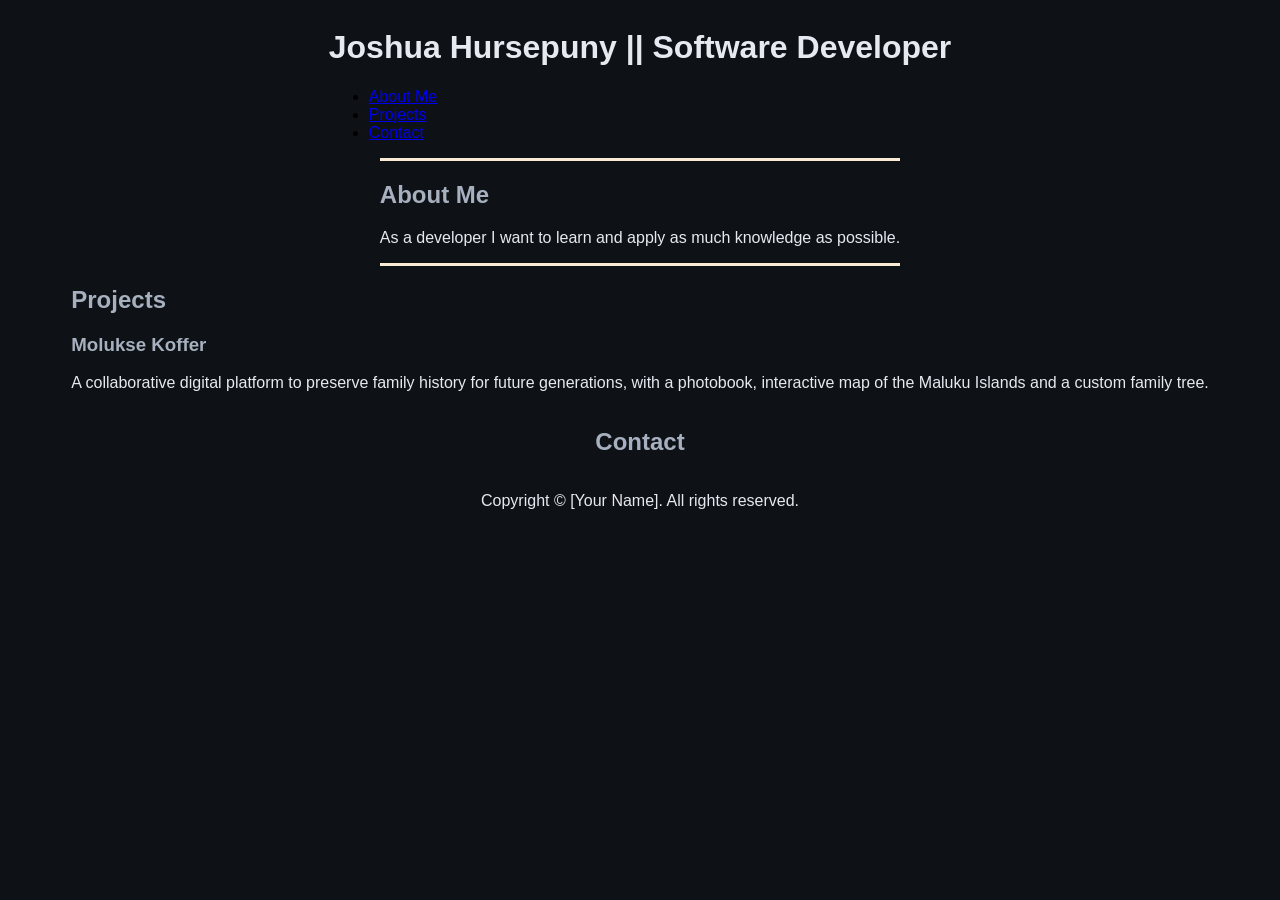
==== main.html @ 6a51dfbb "Issue-1: Add main.html, styling.css and the guide.md" ====
<!DOCTYPE html>
<html lang="en">
<head>
    <meta charset="UTF-8">
    <meta name="viewport" content="width=device-width, initial-scale=1.0">
    <title>My Portfolio</title>
    <link rel="stylesheet" href="styling.css">
    <!-- Add any additional meta tags or stylesheets here -->
</head>
<body>
<header>
    <h1>Joshua Hursepuny || Software Developer</h1>
    <nav>
        <ul>
            <li><a href="#about">About Me</a></li>
            <li><a href="#projects">Projects</a></li>
            <li><a href="#contact">Contact</a></li>
        </ul>
    </nav>
</header>

<section id="about">
    <h2>About Me</h2>
    <p>As a developer I want to learn and apply as much knowledge as possible.</p>
</section>

<section id="projects">
    <h2>Projects</h2>
    <article>
        <h3>Molukse Koffer</h3>
        <p>A collaborative digital platform to preserve family history for future generations, with a photobook, interactive map of the Maluku Islands and a custom family tree. </p>
    </article>
    <!-- Add more projects as needed -->
</section>

<section id="contact">
    <h2>Contact</h2>
</section>

<footer>
    <p>Copyright © [Your Name]. All rights reserved.</p>
</footer>
</body>
</html>
---- styling.css ----
body {
    background-color: #0E1116;
    font-family: sans-serif;
    display: flex;
    flex-direction: column;
    justify-content: center;
    align-items: center;
}

#about {
    border-width: 1px 1px 1px 1px;
    border-block: solid;
    border-color: antiquewhite;
}
p {
    color: #E6EAF0;
}

h1 {
    color: #E6EAF0;
}

h2 {
    color: #A7B0BE;
}

h3 {
    color: #A7B0BE;
}
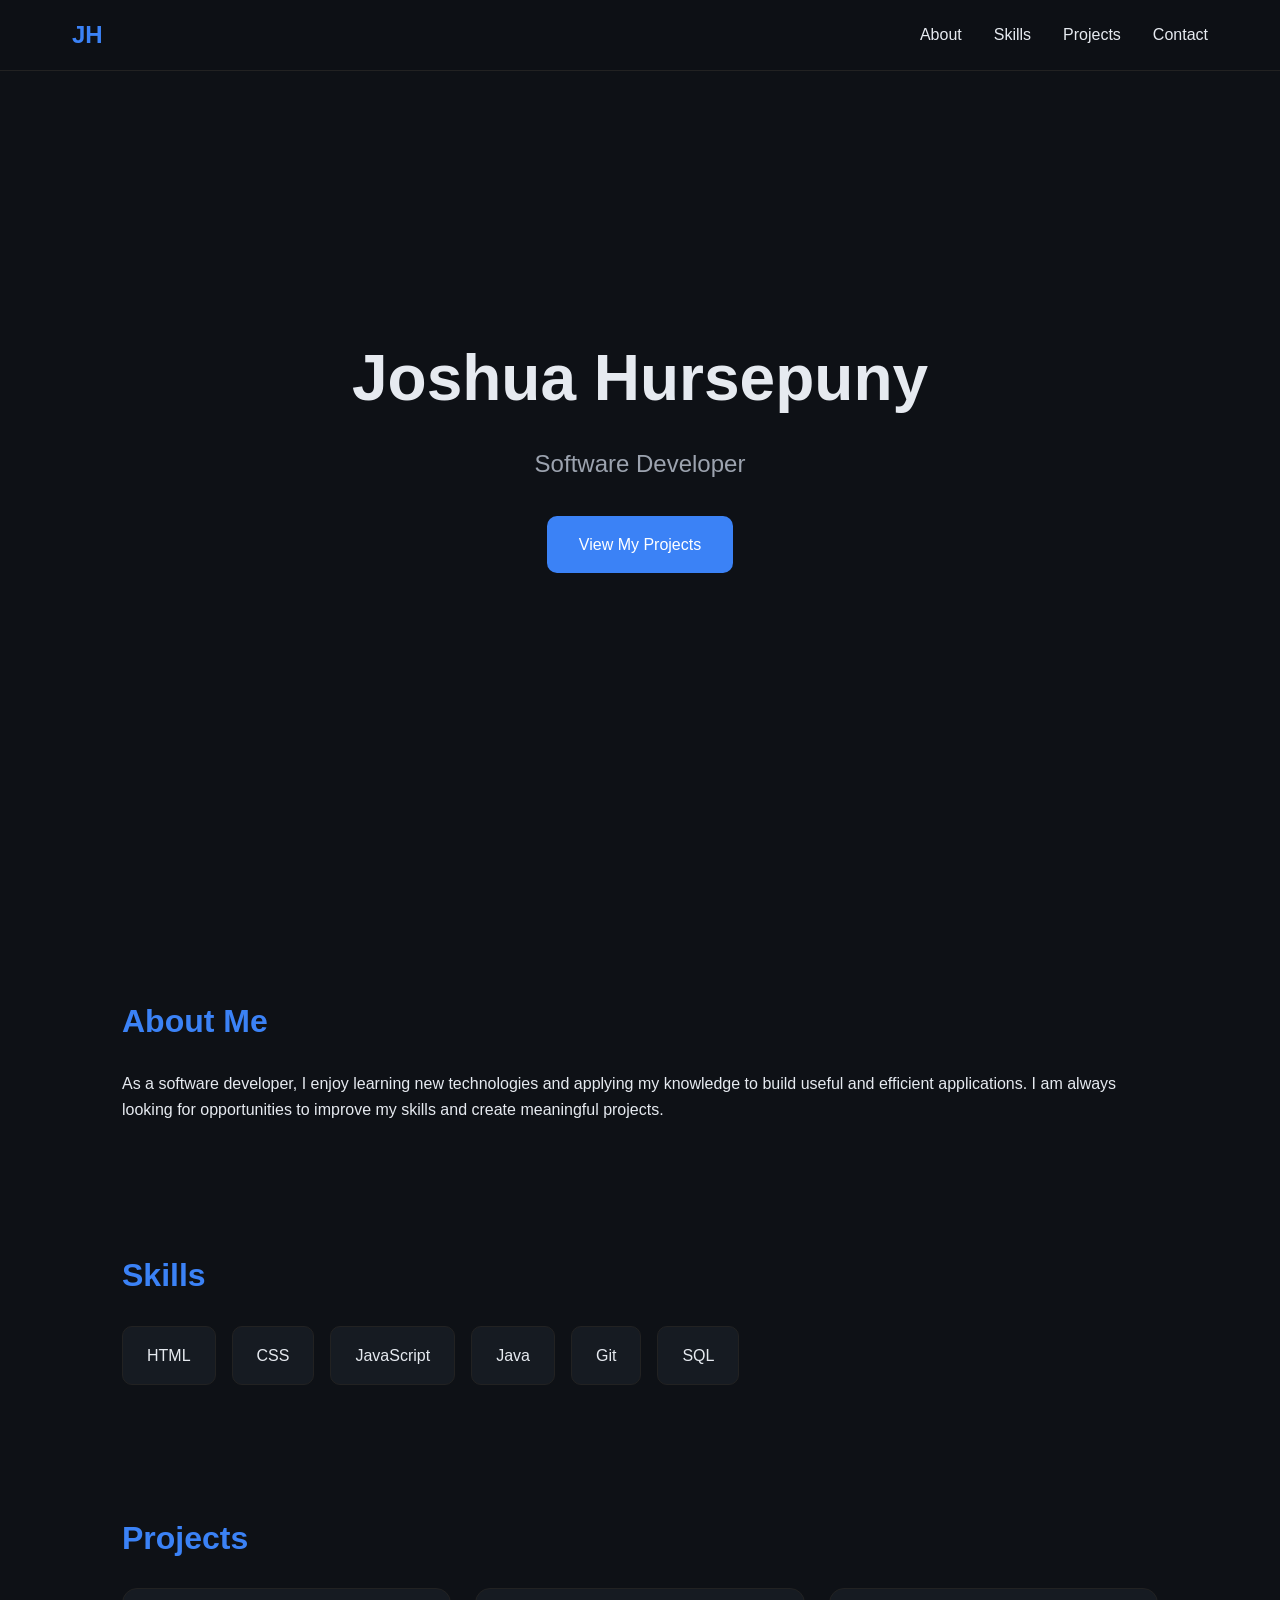
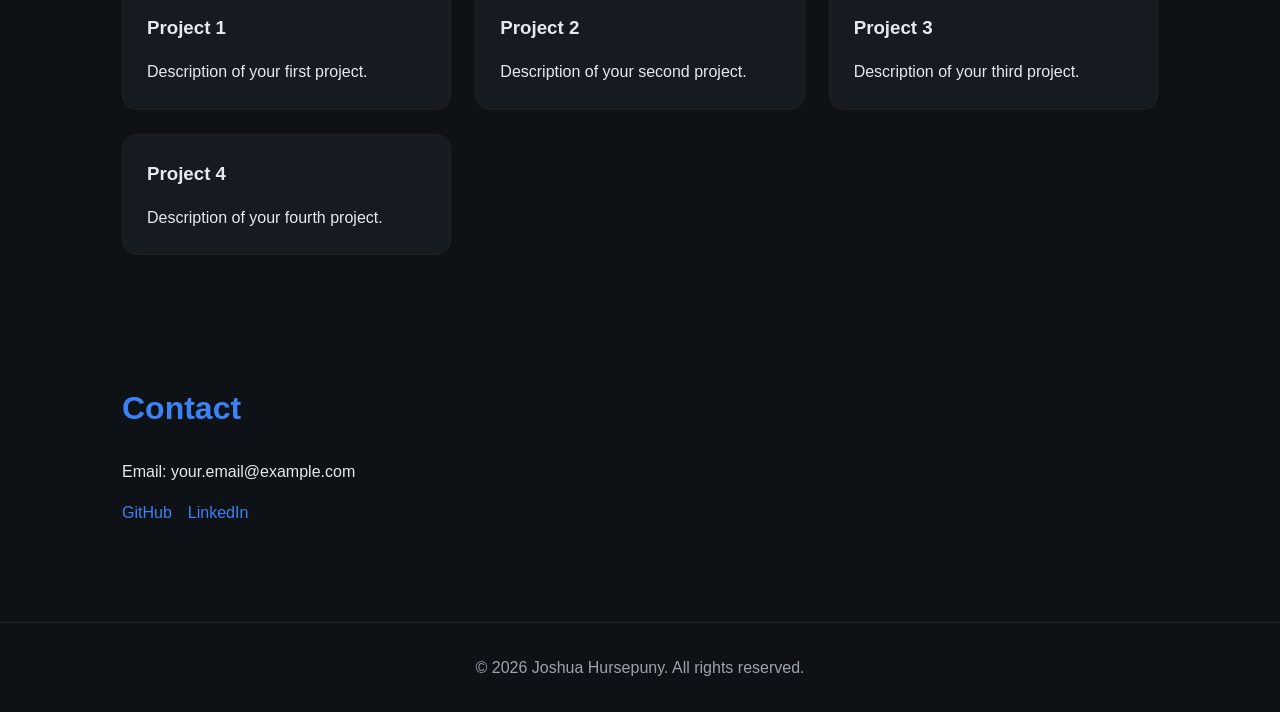
==== commit 51864244: "Issue-2: Adjust styling and section hierarchy." ====
--- a/main.html
+++ b/main.html
@@ -3,42 +3,111 @@
 <head>
     <meta charset="UTF-8">
     <meta name="viewport" content="width=device-width, initial-scale=1.0">
-    <title>My Portfolio</title>
+    <title>Joshua Hursepuny | Software Developer</title>
     <link rel="stylesheet" href="styling.css">
-    <!-- Add any additional meta tags or stylesheets here -->
 </head>
 <body>
-<header>
-    <h1>Joshua Hursepuny || Software Developer</h1>
-    <nav>
+
+<nav>
+    <div class="nav-container">
+        <h2 class="logo">JH</h2>
+
         <ul>
-            <li><a href="#about">About Me</a></li>
+            <li><a href="#about">About</a></li>
+            <li><a href="#skills">Skills</a></li>
             <li><a href="#projects">Projects</a></li>
             <li><a href="#contact">Contact</a></li>
         </ul>
-    </nav>
+    </div>
+</nav>
+
+<header class="hero">
+    <h1>Joshua Hursepuny</h1>
+    <p>Software Developer</p>
+
+    <a href="#projects" class="btn">
+        View My Projects
+    </a>
 </header>
 
-<section id="about">
-    <h2>About Me</h2>
-    <p>As a developer I want to learn and apply as much knowledge as possible.</p>
-</section>
+<main>
 
-<section id="projects">
-    <h2>Projects</h2>
-    <article>
-        <h3>Molukse Koffer</h3>
-        <p>A collaborative digital platform to preserve family history for future generations, with a photobook, interactive map of the Maluku Islands and a custom family tree. </p>
-    </article>
-    <!-- Add more projects as needed -->
-</section>
+    <section id="about" class="section">
+        <h2>About Me</h2>
 
-<section id="contact">
-    <h2>Contact</h2>
-</section>
+        <p>
+            As a software developer, I enjoy learning new technologies
+            and applying my knowledge to build useful and efficient
+            applications. I am always looking for opportunities to
+            improve my skills and create meaningful projects.
+        </p>
+    </section>
+
+    <section id="skills" class="section">
+        <h2>Skills</h2>
+
+        <div class="skills-grid">
+            <div class="skill">HTML</div>
+            <div class="skill">CSS</div>
+            <div class="skill">JavaScript</div>
+            <div class="skill">Java</div>
+            <div class="skill">Git</div>
+            <div class="skill">SQL</div>
+        </div>
+    </section>
+
+    <section id="projects" class="section">
+        <h2>Projects</h2>
+
+        <div class="projects-grid">
+
+            <div class="project-card">
+                <h3>Project 1</h3>
+                <p>
+                    Description of your first project.
+                </p>
+            </div>
+
+            <div class="project-card">
+                <h3>Project 2</h3>
+                <p>
+                    Description of your second project.
+                </p>
+            </div>
+
+            <div class="project-card">
+                <h3>Project 3</h3>
+                <p>
+                    Description of your third project.
+                </p>
+            </div>
+
+            <div class="project-card">
+                <h3>Project 4</h3>
+                <p>
+                    Description of your fourth project.
+                </p>
+            </div>
+
+        </div>
+    </section>
+
+    <section id="contact" class="section">
+        <h2>Contact</h2>
+
+        <p>Email: your.email@example.com</p>
+
+        <div class="contact-links">
+            <a href="#">GitHub</a>
+            <a href="#">LinkedIn</a>
+        </div>
+    </section>
+
+</main>
 
 <footer>
-    <p>Copyright © [Your Name]. All rights reserved.</p>
+    <p>© 2026 Joshua Hursepuny. All rights reserved.</p>
 </footer>
+
 </body>
-</html>
+</html>
--- a/styling.css
+++ b/styling.css
@@ -1,30 +1,223 @@
+:root {
+    --bg: #0E1116;
+    --card: #161B22;
+    --accent: #3B82F6;
+    --text: #E6EAF0;
+    --secondary: #9CA3AF;
+}
+
+* {
+    margin: 0;
+    padding: 0;
+    box-sizing: border-box;
+}
+
+html {
+    scroll-behavior: smooth;
+}
+
 body {
-    background-color: #0E1116;
-    font-family: sans-serif;
+    background-color: var(--bg);
+    color: var(--text);
+    font-family: Arial, Helvetica, sans-serif;
+    line-height: 1.6;
+}
+
+/* NAVIGATION */
+
+nav {
+    position: fixed;
+    top: 0;
+    width: 100%;
+    background: rgba(14, 17, 22, 0.95);
+    backdrop-filter: blur(10px);
+    border-bottom: 1px solid #222;
+    z-index: 1000;
+}
+
+.nav-container {
+    max-width: 1200px;
+    margin: auto;
+
+    display: flex;
+    justify-content: space-between;
+    align-items: center;
+
+    padding: 1rem 2rem;
+}
+
+.logo {
+    color: var(--accent);
+}
+
+nav ul {
+    display: flex;
+    list-style: none;
+    gap: 2rem;
+}
+
+nav a {
+    color: var(--text);
+    text-decoration: none;
+    transition: 0.3s;
+}
+
+nav a:hover {
+    color: var(--accent);
+}
+
+/* HERO */
+
+.hero {
+    min-height: 100vh;
+
     display: flex;
     flex-direction: column;
     justify-content: center;
     align-items: center;
-}
-
-#about {
-    border-width: 1px 1px 1px 1px;
-    border-block: solid;
-    border-color: antiquewhite;
-}
-p {
-    color: #E6EAF0;
-}
-
-h1 {
-    color: #E6EAF0;
-}
-
-h2 {
-    color: #A7B0BE;
-}
-
-h3 {
-    color: #A7B0BE;
-}
-
+
+    text-align: center;
+    padding: 2rem;
+}
+
+.hero h1 {
+    font-size: 4rem;
+    margin-bottom: 1rem;
+}
+
+.hero p {
+    color: var(--secondary);
+    font-size: 1.5rem;
+    margin-bottom: 2rem;
+}
+
+.btn {
+    background: var(--accent);
+    color: white;
+
+    text-decoration: none;
+
+    padding: 1rem 2rem;
+    border-radius: 10px;
+
+    transition: 0.3s;
+}
+
+.btn:hover {
+    transform: translateY(-3px);
+}
+
+/* SECTIONS */
+
+.section {
+    max-width: 1100px;
+
+    margin: 4rem auto;
+    padding: 2rem;
+}
+
+.section h2 {
+    font-size: 2rem;
+    margin-bottom: 1.5rem;
+
+    color: var(--accent);
+}
+
+/* SKILLS */
+
+.skills-grid {
+    display: flex;
+    flex-wrap: wrap;
+    gap: 1rem;
+}
+
+.skill {
+    background: var(--card);
+
+    padding: 1rem 1.5rem;
+
+    border-radius: 10px;
+    border: 1px solid #222;
+}
+
+/* PROJECTS */
+
+.projects-grid {
+    display: grid;
+
+    grid-template-columns:
+        repeat(auto-fit, minmax(250px, 1fr));
+
+    gap: 1.5rem;
+}
+
+.project-card {
+    background: var(--card);
+
+    padding: 1.5rem;
+
+    border-radius: 15px;
+
+    border: 1px solid #222;
+
+    transition: 0.3s;
+}
+
+.project-card:hover {
+    transform: translateY(-5px);
+
+    box-shadow:
+            0 0 20px rgba(59, 130, 246, 0.3);
+}
+
+.project-card h3 {
+    margin-bottom: 1rem;
+}
+
+/* CONTACT */
+
+.contact-links {
+    margin-top: 1rem;
+
+    display: flex;
+    gap: 1rem;
+}
+
+.contact-links a {
+    color: var(--accent);
+    text-decoration: none;
+}
+
+/* FOOTER */
+
+footer {
+    text-align: center;
+
+    padding: 2rem;
+
+    border-top: 1px solid #222;
+
+    color: var(--secondary);
+}
+
+/* MOBILE */
+
+@media (max-width: 768px) {
+
+    .hero h1 {
+        font-size: 2.5rem;
+    }
+
+    .hero p {
+        font-size: 1.2rem;
+    }
+
+    .nav-container {
+        flex-direction: column;
+        gap: 1rem;
+    }
+
+    nav ul {
+        gap: 1rem;
+    }
+}
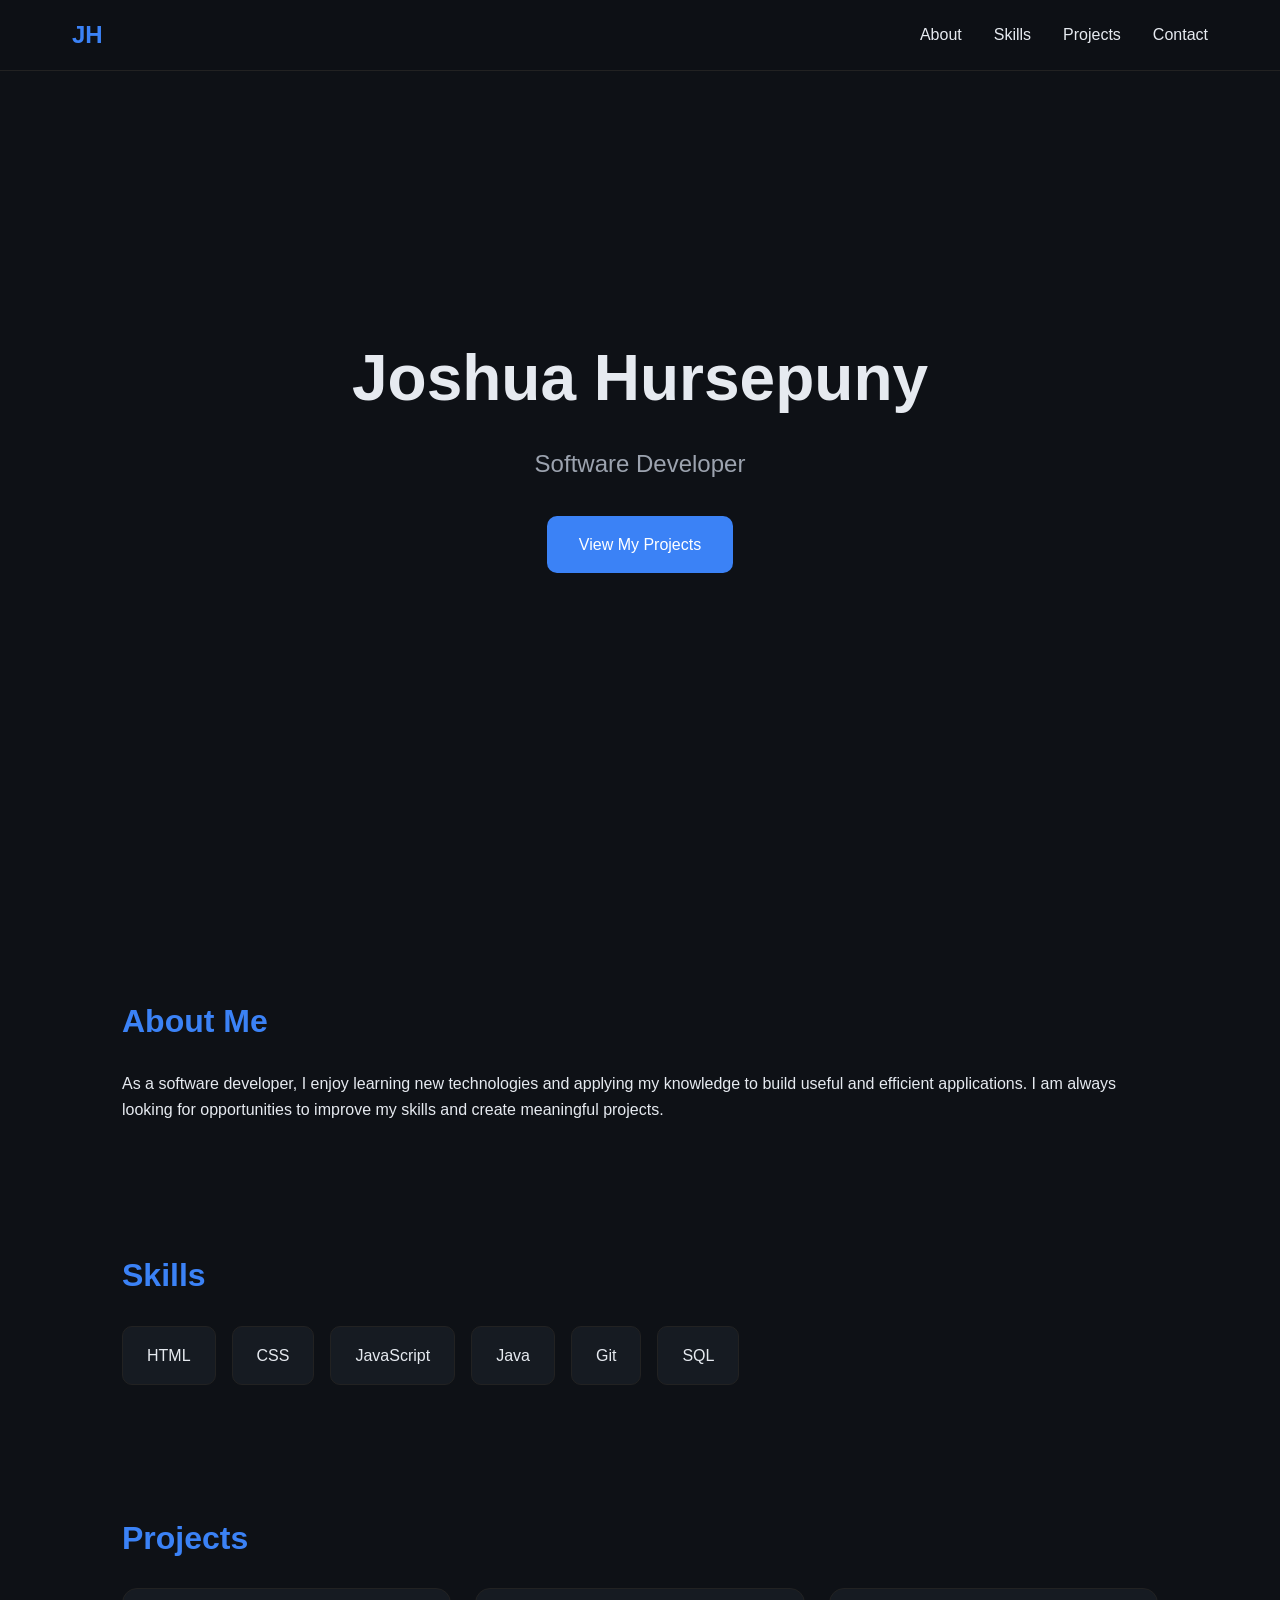
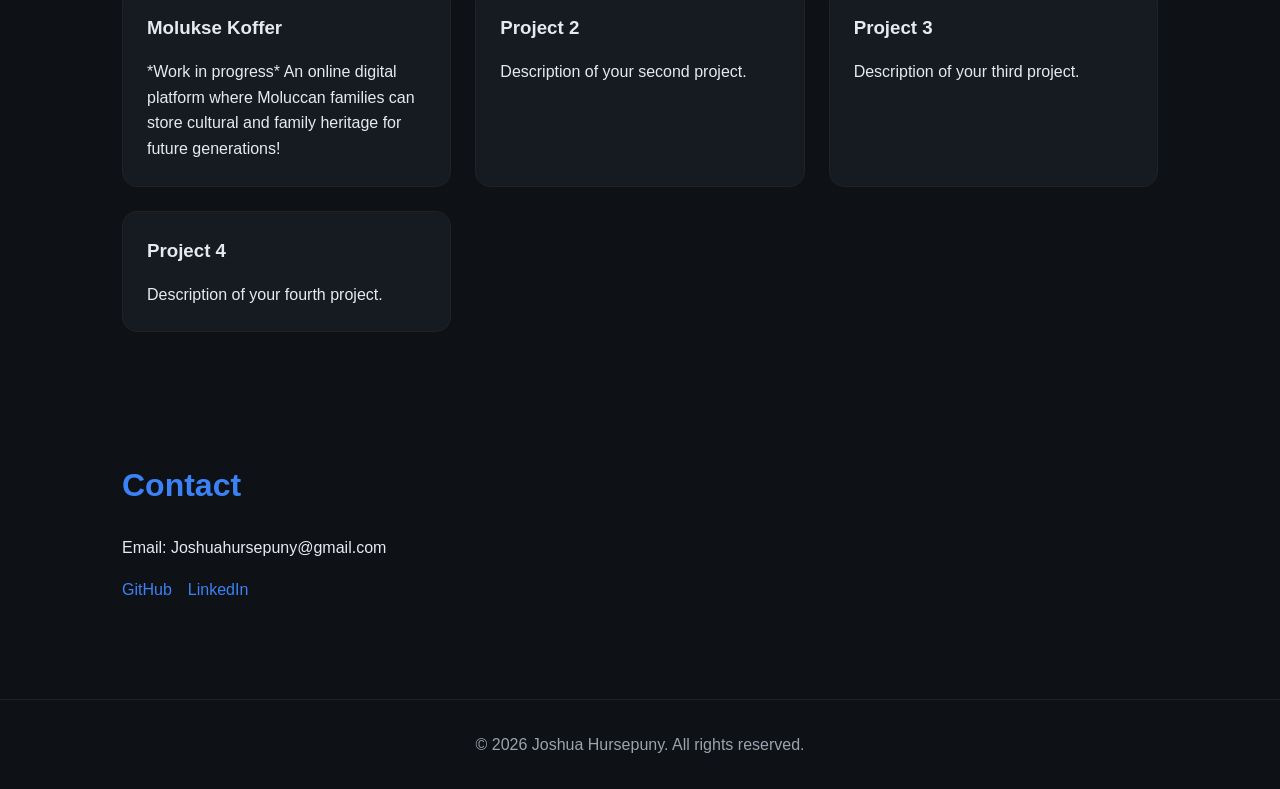
==== commit 92ac51fb: "Issue-3: Adjust styling and section hierarchy." ====
--- a/main.html
+++ b/main.html
@@ -62,10 +62,10 @@
         <div class="projects-grid">
 
             <div class="project-card">
-                <h3>Project 1</h3>
-                <p>
-                    Description of your first project.
-                </p>
+                <a href="https://github.com/OzzyOs/De-Koffer">
+                    <h3>Molukse Koffer</h3>
+                    <p>*Work in progress* An online digital platform where Moluccan families can store cultural and family heritage for future generations! </p>
+                </a>
             </div>
 
             <div class="project-card">
@@ -95,11 +95,11 @@
     <section id="contact" class="section">
         <h2>Contact</h2>
 
-        <p>Email: your.email@example.com</p>
+        <p>Email: Joshuahursepuny@gmail.com</p>
 
         <div class="contact-links">
-            <a href="#">GitHub</a>
-            <a href="#">LinkedIn</a>
+            <a href="https://github.com/OzzyOs">GitHub</a>
+            <a href="https://nl.linkedin.com/in/joshua-hursepuny">LinkedIn</a>
         </div>
     </section>
 
--- a/styling.css
+++ b/styling.css
@@ -163,11 +163,16 @@
     transition: 0.3s;
 }
 
+.project-card a {
+    text-decoration: none;
+    color: inherit;
+}
+
 .project-card:hover {
     transform: translateY(-5px);
 
     box-shadow:
-            0 0 20px rgba(59, 130, 246, 0.3);
+            0 0 20px rgba(0, 150, 0, 0.3);
 }
 
 .project-card h3 {
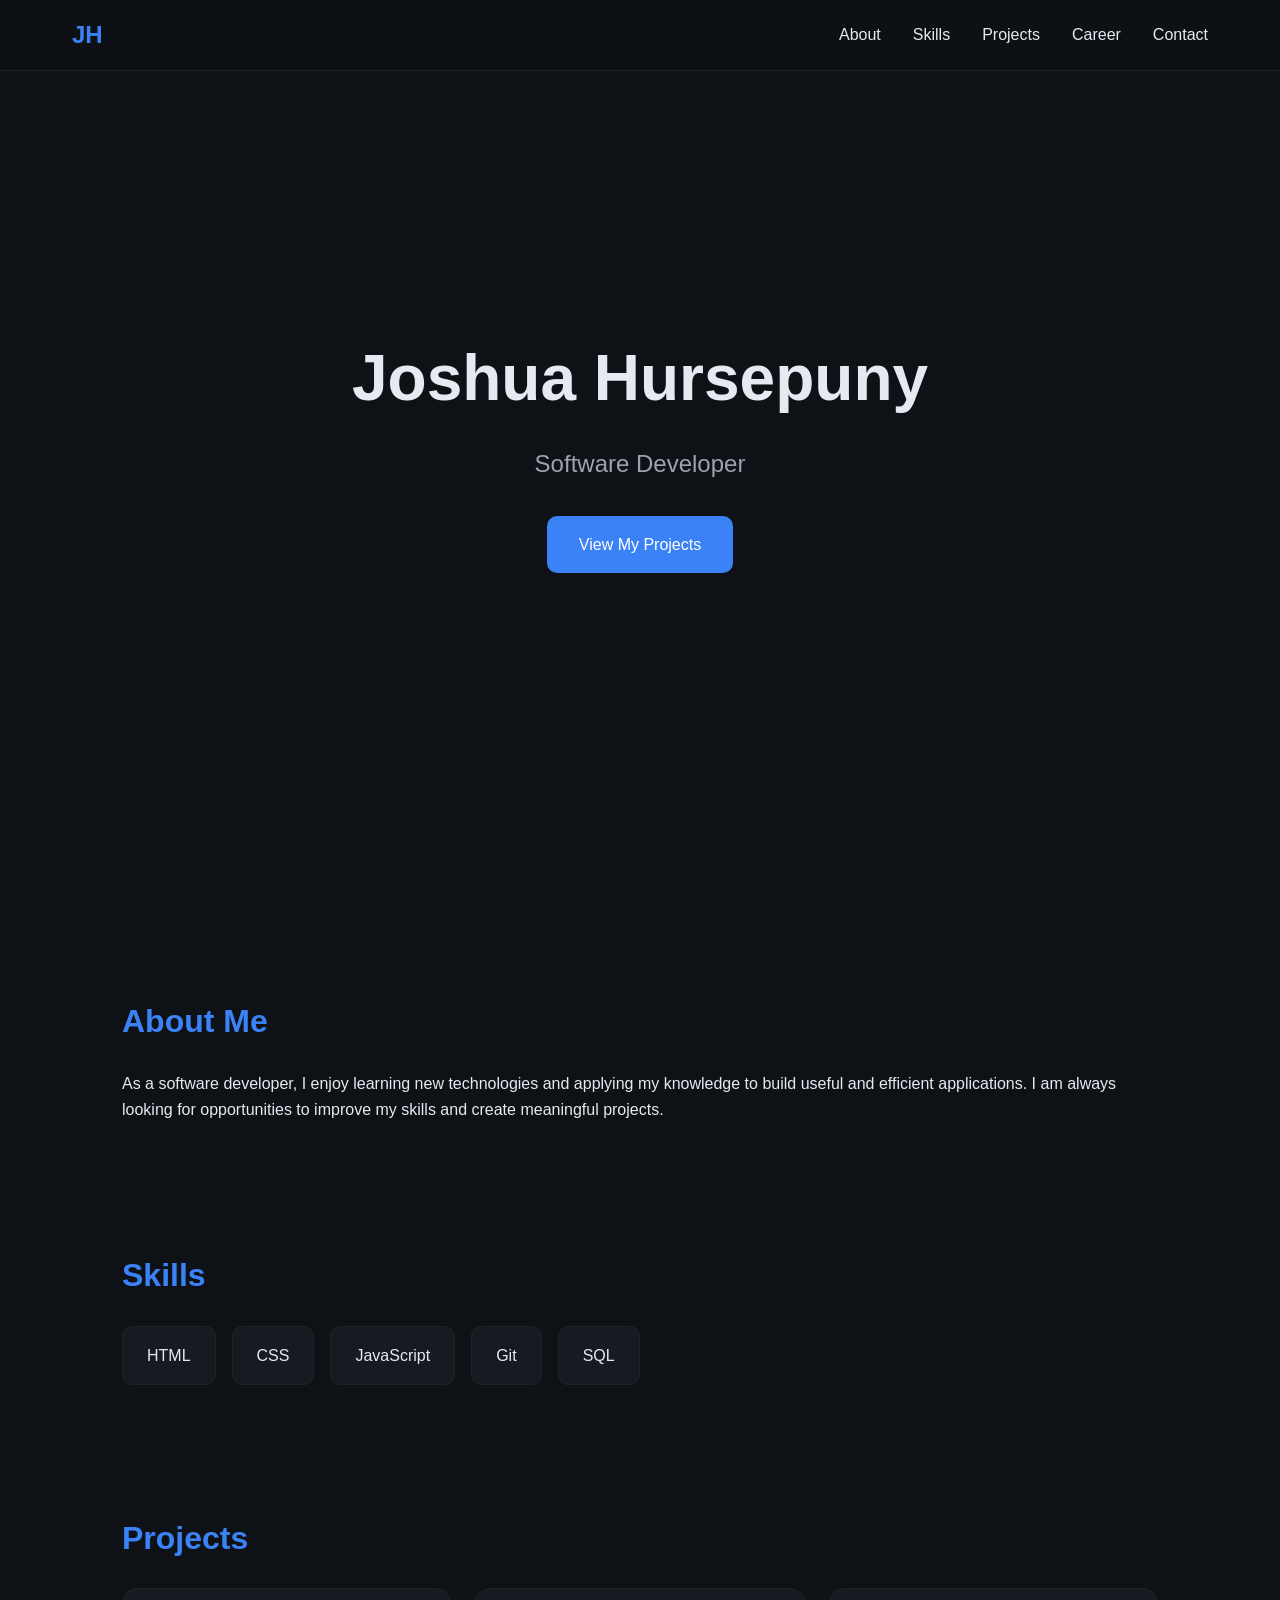
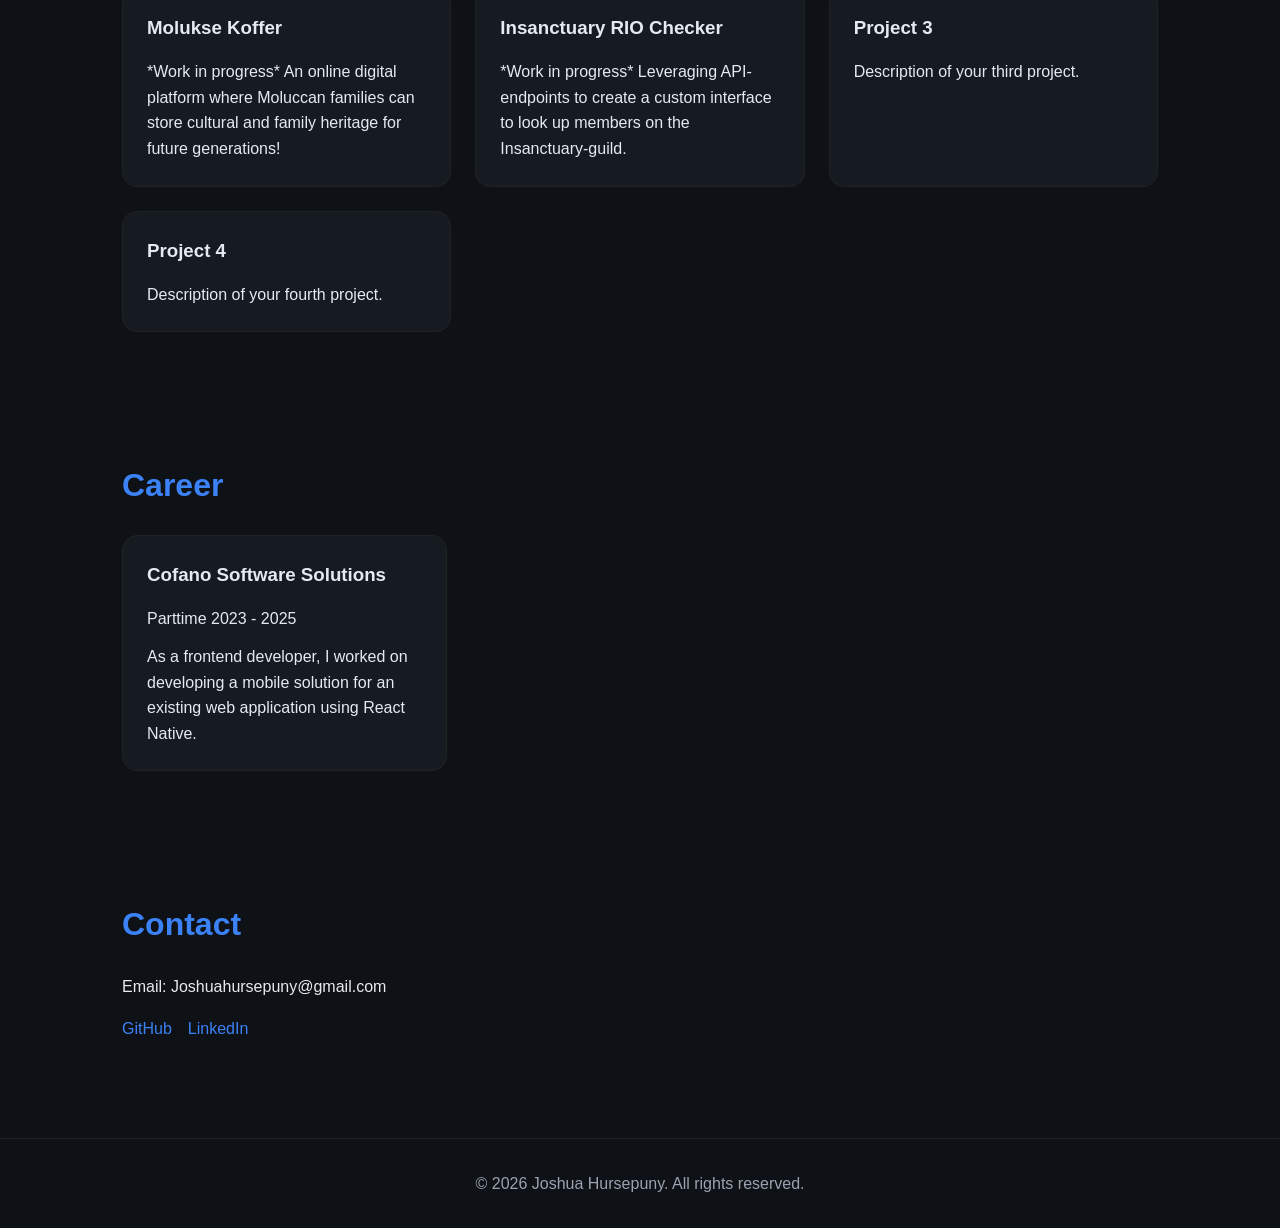
==== commit f805763e: "Issue-4: Add a 'career' section." ====
--- a/main.html
+++ b/main.html
@@ -16,6 +16,7 @@
             <li><a href="#about">About</a></li>
             <li><a href="#skills">Skills</a></li>
             <li><a href="#projects">Projects</a></li>
+            <li><a href="#career">Career</a></li>
             <li><a href="#contact">Contact</a></li>
         </ul>
     </div>
@@ -50,7 +51,6 @@
             <div class="skill">HTML</div>
             <div class="skill">CSS</div>
             <div class="skill">JavaScript</div>
-            <div class="skill">Java</div>
             <div class="skill">Git</div>
             <div class="skill">SQL</div>
         </div>
@@ -69,10 +69,12 @@
             </div>
 
             <div class="project-card">
-                <h3>Project 2</h3>
+                <a href="https://github.com/OzzyOs/mythic_plus_checker/tree/main">
+                <h3>Insanctuary RIO Checker</h3>
                 <p>
-                    Description of your second project.
+                    *Work in progress* Leveraging API-endpoints to create a custom interface to look up members on the Insanctuary-guild.
                 </p>
+                </a>
             </div>
 
             <div class="project-card">
@@ -89,6 +91,17 @@
                 </p>
             </div>
 
+        </div>
+    </section>
+
+    <section id="career" class="section">
+        <h2>Career</h2>
+        <div class="career-grid">
+            <div class="career-card">
+                <h3>Cofano Software Solutions</h3>
+                <p id="career-duration">Parttime 2023 - 2025</p>
+                <p>As a frontend developer, I worked on developing a mobile solution for an existing web application using React Native.</p>
+            </div>
         </div>
     </section>
 
--- a/styling.css
+++ b/styling.css
@@ -178,6 +178,38 @@
 .project-card h3 {
     margin-bottom: 1rem;
 }
+/* CAREER */
+
+.career-grid {
+    display: grid;
+
+    grid-template-columns:
+        repeat(auto-fit, minmax(250px, 1fr));
+
+    gap: 1.5rem;
+}
+
+.career-card {
+    background: var(--card);
+
+    padding: 1.5rem;
+
+    border-radius: 15px;
+
+    border: 1px solid #222;
+
+    transition: 0.3s;
+
+    width: 325px;
+}
+
+.career-card h3 {
+    margin-bottom: 1rem;
+}
+
+#career-duration {
+    margin-bottom: 0.75rem;
+}
 
 /* CONTACT */
 
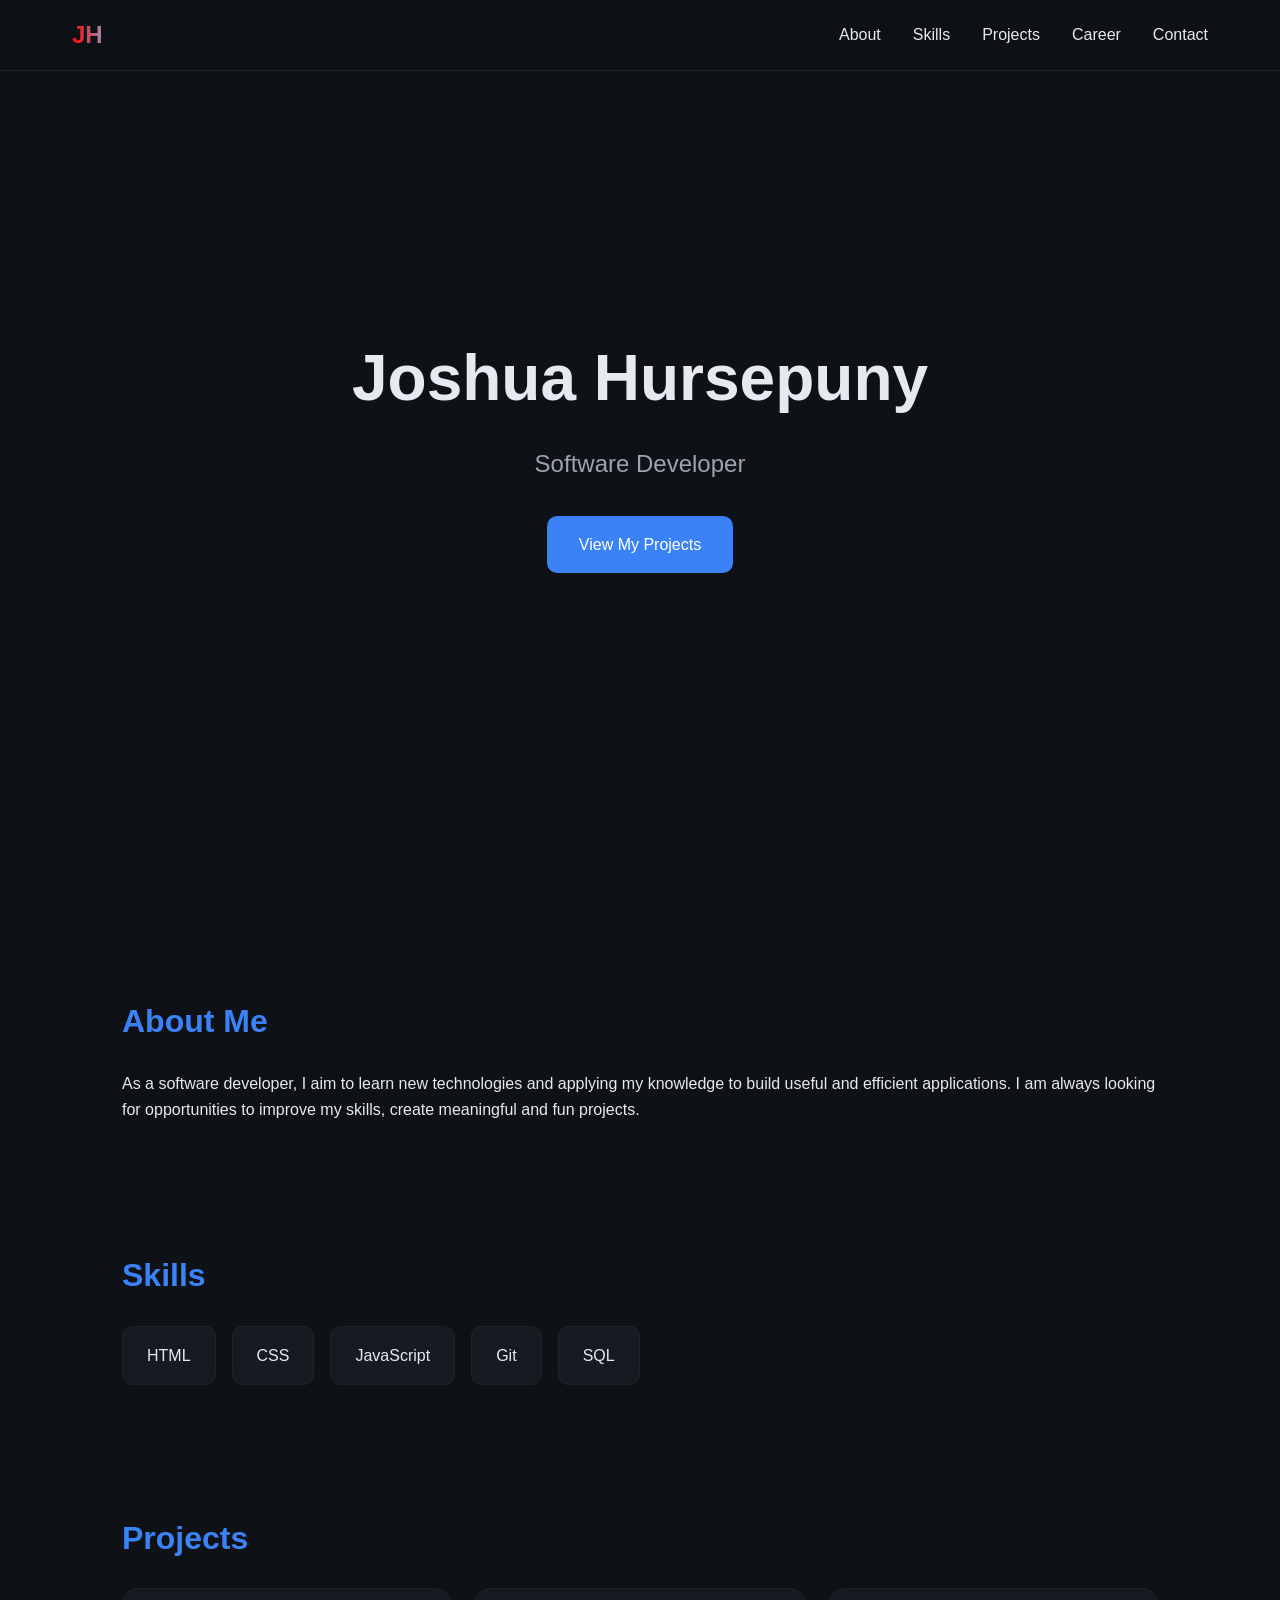
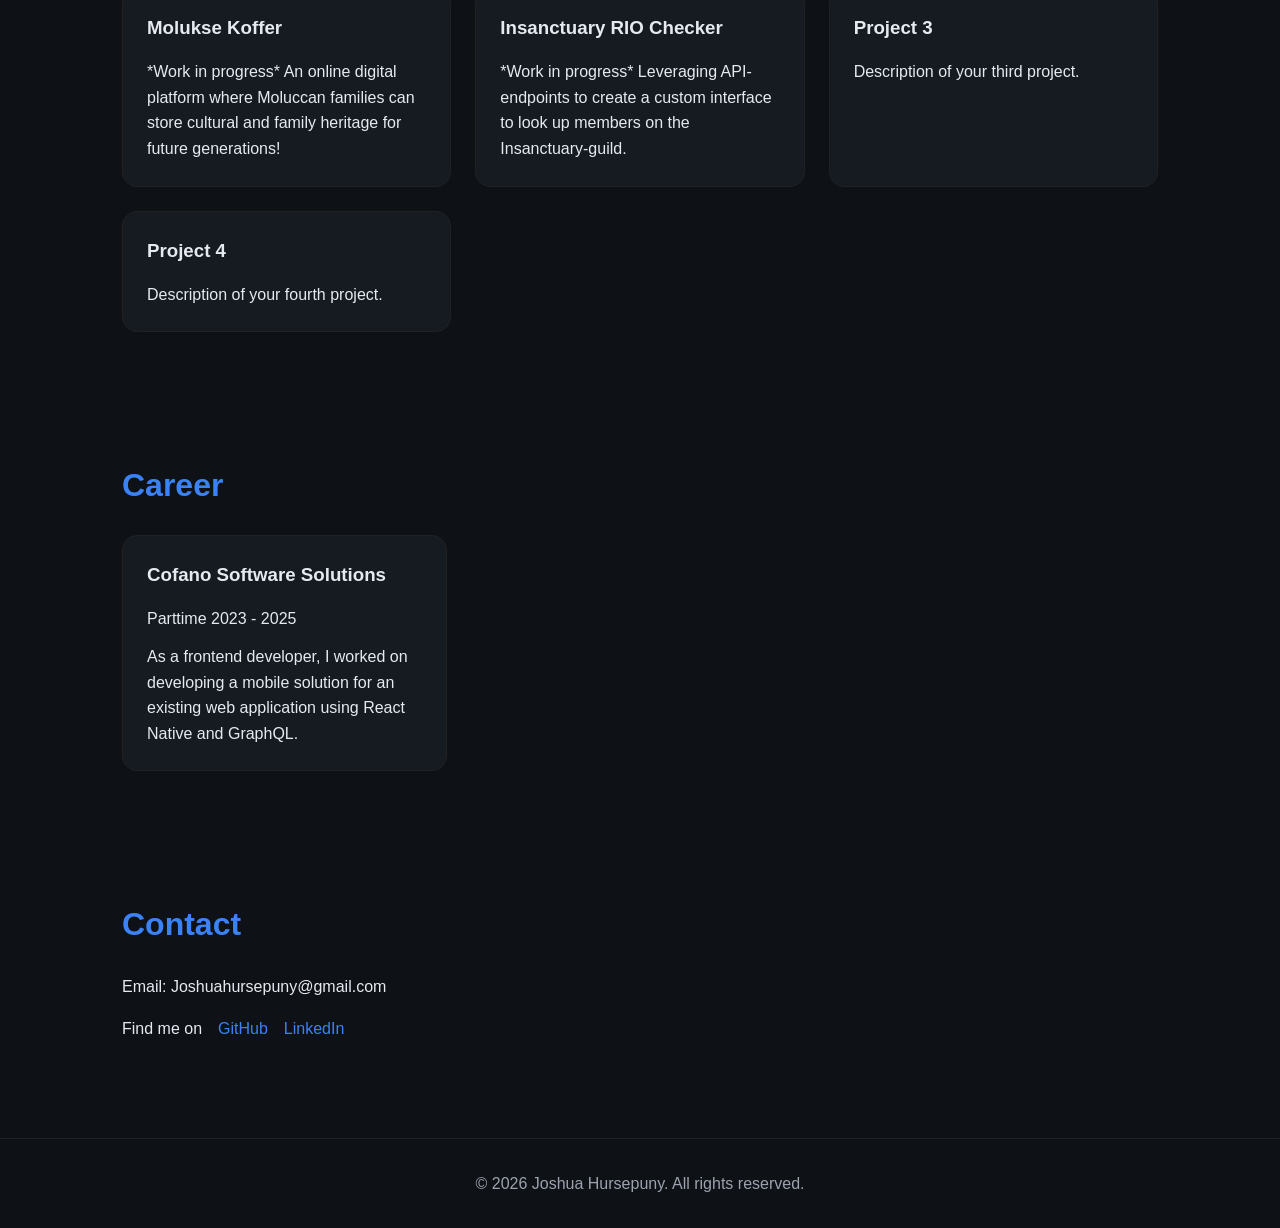
==== commit 998152fa: "Issue-5: Add random styling." ====
--- a/main.html
+++ b/main.html
@@ -37,10 +37,10 @@
         <h2>About Me</h2>
 
         <p>
-            As a software developer, I enjoy learning new technologies
+            As a software developer, I aim to learn new technologies
             and applying my knowledge to build useful and efficient
             applications. I am always looking for opportunities to
-            improve my skills and create meaningful projects.
+            improve my skills, create meaningful and fun projects.
         </p>
     </section>
 
@@ -62,14 +62,14 @@
         <div class="projects-grid">
 
             <div class="project-card">
-                <a href="https://github.com/OzzyOs/De-Koffer">
+                <a href="https://github.com/OzzyOs/De-Koffer" target="_blank">
                     <h3>Molukse Koffer</h3>
                     <p>*Work in progress* An online digital platform where Moluccan families can store cultural and family heritage for future generations! </p>
                 </a>
             </div>
 
             <div class="project-card">
-                <a href="https://github.com/OzzyOs/mythic_plus_checker/tree/main">
+                <a href="https://github.com/OzzyOs/mythic_plus_checker/tree/main" target="_blank">
                 <h3>Insanctuary RIO Checker</h3>
                 <p>
                     *Work in progress* Leveraging API-endpoints to create a custom interface to look up members on the Insanctuary-guild.
@@ -100,7 +100,7 @@
             <div class="career-card">
                 <h3>Cofano Software Solutions</h3>
                 <p id="career-duration">Parttime 2023 - 2025</p>
-                <p>As a frontend developer, I worked on developing a mobile solution for an existing web application using React Native.</p>
+                <p>As a frontend developer, I worked on developing a mobile solution for an existing web application using React Native and GraphQL.</p>
             </div>
         </div>
     </section>
@@ -111,6 +111,7 @@
         <p>Email: Joshuahursepuny@gmail.com</p>
 
         <div class="contact-links">
+            <p>Find me on</p>
             <a href="https://github.com/OzzyOs">GitHub</a>
             <a href="https://nl.linkedin.com/in/joshua-hursepuny">LinkedIn</a>
         </div>
--- a/styling.css
+++ b/styling.css
@@ -38,16 +38,25 @@
 .nav-container {
     max-width: 1200px;
     margin: auto;
-
     display: flex;
     justify-content: space-between;
     align-items: center;
-
     padding: 1rem 2rem;
 }
 
 .logo {
-    color: var(--accent);
+    background: linear-gradient(
+            90deg,
+            #ff0000,
+            #8daed9,
+            #45b7d1,
+            #8daed9,
+            #ff0000
+    );
+    background-size: 500% 100%;
+    background-clip: text;
+    color: transparent;
+    animation: gradient-move 10s linear infinite;
 }
 
 nav ul {
@@ -237,6 +246,17 @@
     color: var(--secondary);
 }
 
+/* GRADIENT KEYFRAMES*/
+
+@keyframes gradient-move {
+    from {
+        background-position: 0% 50%;
+    }
+    to {
+        background-position: 100% 50%;
+    }
+}
+
 /* MOBILE */
 
 @media (max-width: 768px) {
